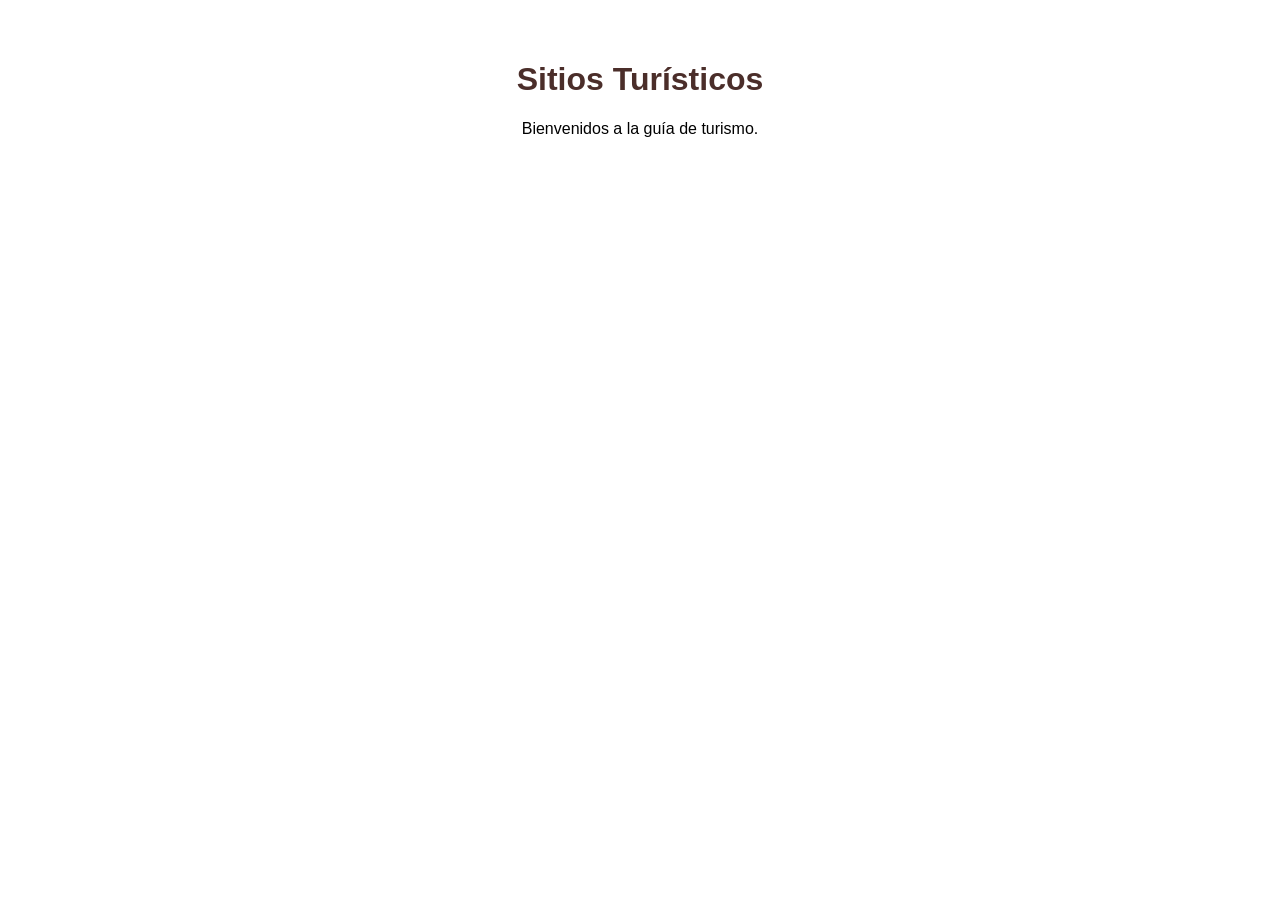
==== viajacolombia/index.html @ c522fd35 "sitio café origen completado con diseño responsivo escritorio, tablet y teléfono" ====
<!DOCTYPE html>
<html lang="es">
<head>
  <meta charset="UTF-8">
  <meta name="viewport" content="width=device-width, initial-scale=1.0">
  <title>Sitios turísticos</title>
  <link rel="stylesheet" href="css/styles.css">

</head>
<body style="font-family:sans-serif; text-align:center; padding:2rem;">
  <h1 style="color:#4b2e2a">Sitios Turísticos</h1>
  <p>Bienvenidos a la guía de turismo.</p>
</body>

</html>
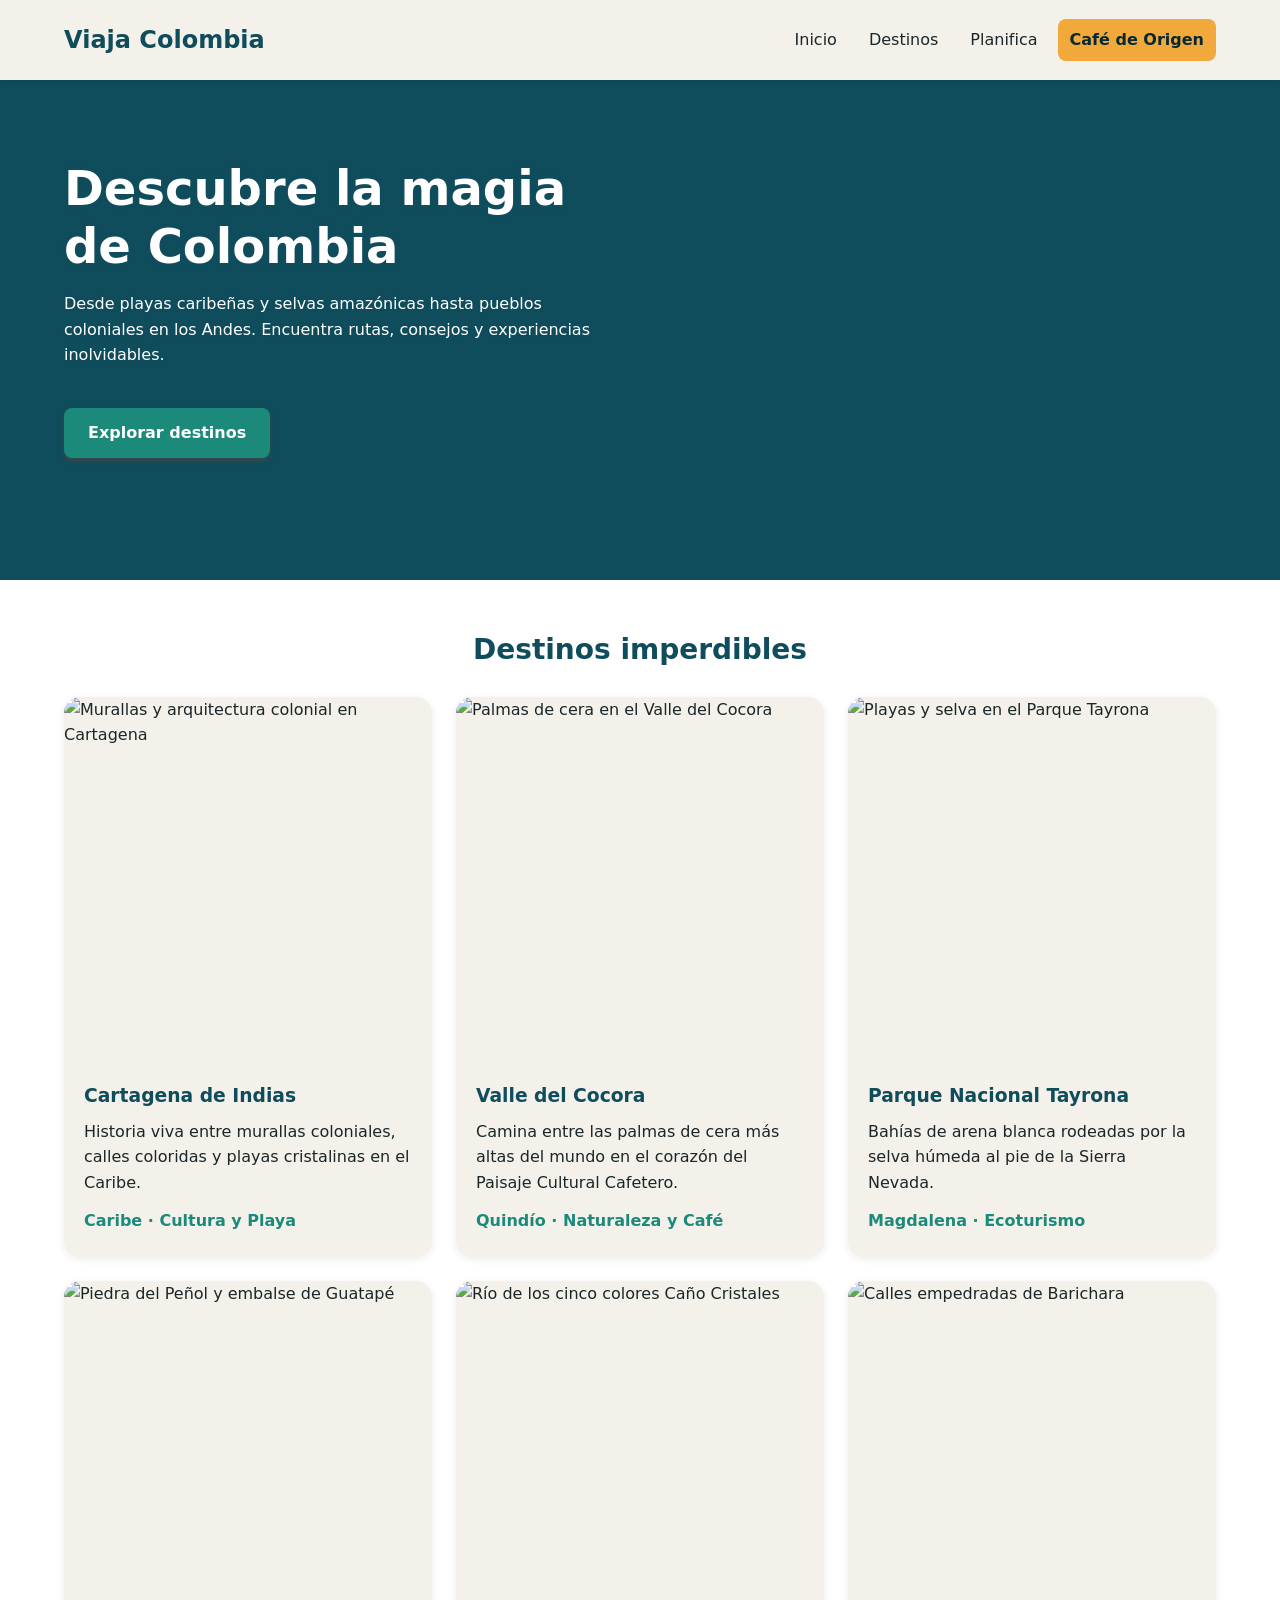
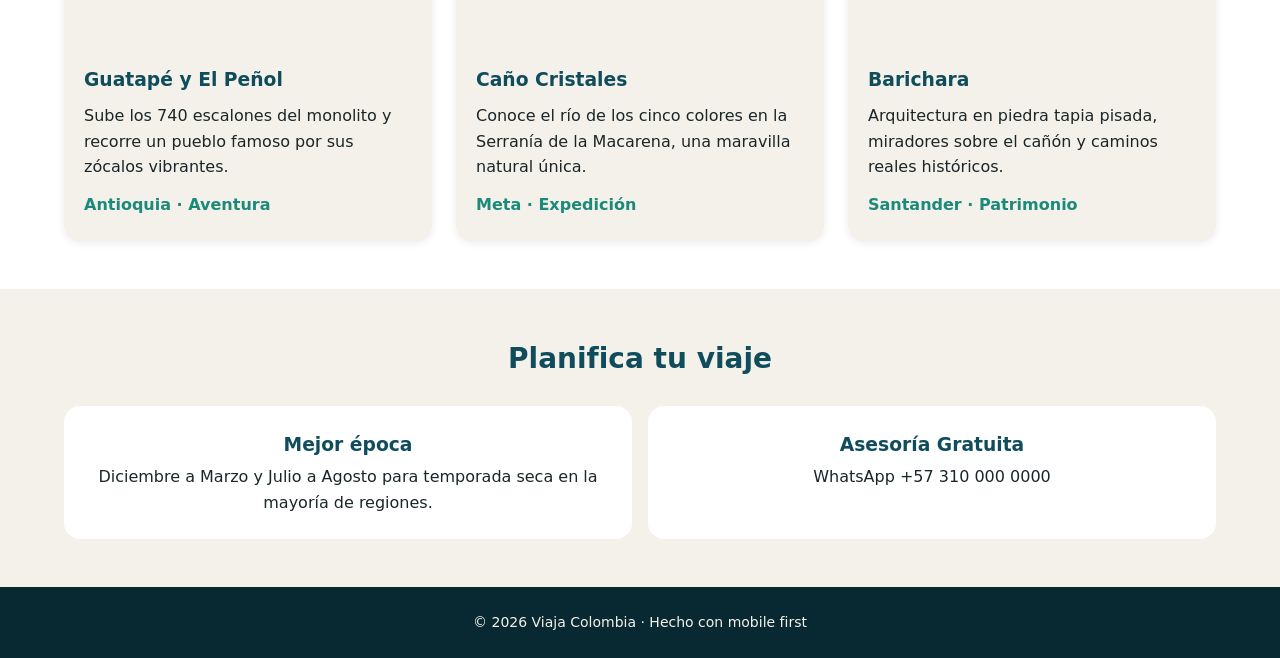
==== commit 6a3a6d53: "diseño base viajacolombia" ====
--- a/viajacolombia/index.html
+++ b/viajacolombia/index.html
@@ -3,13 +3,128 @@
 <head>
   <meta charset="UTF-8">
   <meta name="viewport" content="width=device-width, initial-scale=1.0">
-  <title>Sitios turísticos</title>
+  <title>Viaja Colombia · Guía de Turismo</title>
   <link rel="stylesheet" href="css/styles.css">
+  <script src="scripts/main.js" defer></script>
+</head>
+<body>
 
-</head>
-<body style="font-family:sans-serif; text-align:center; padding:2rem;">
-  <h1 style="color:#4b2e2a">Sitios Turísticos</h1>
-  <p>Bienvenidos a la guía de turismo.</p>
+  <header>
+    <div class="contenedor header__contenido">
+      <a href="#inicio" class="logo">Viaja Colombia</a>
+
+      <button class="menu-toggle" aria-label="Abrir menú" aria-expanded="false" aria-controls="nav-principal">
+        <span class="linea"></span>
+        <span class="linea"></span>
+        <span class="linea"></span>
+      </button>
+
+      <div class="nav-overlay" aria-hidden="true"></div>
+
+      <nav id="nav-principal">
+        <ul class="nav__lista">
+          <li><a href="#inicio">Inicio</a></li>
+          <li><a href="#destinos">Destinos</a></li>
+          <li><a href="#contacto">Planifica</a></li>
+          <li><a href="../index.html" class="nav__destacado">Café de Origen</a></li>
+        </ul>
+      </nav>
+    </div>
+  </header>
+
+  <main>
+    <section class="hero" id="inicio">
+      <div class="contenedor hero__contenido">
+        <div class="hero__texto">
+          <h1>Descubre la magia de Colombia</h1>
+          <p>Desde playas caribeñas y selvas amazónicas hasta pueblos coloniales en los Andes. Encuentra rutas, consejos y experiencias inolvidables.</p>
+          <a href="#destinos" class="boton">Explorar destinos</a>
+        </div>
+      </div>
+    </section>
+    
+    <section class="destinos" id="destinos">
+      <div class="contenedor">
+        <h2>Destinos imperdibles</h2>
+        <div class="tarjetas">
+          <article class="tarjeta">
+            <img src="https://placehold.co/600x600/0f4c5c/f4f8f9.png?text=Cartagena" alt="Murallas y arquitectura colonial en Cartagena">
+            <div class="tarjeta__cuerpo">
+              <h3>Cartagena de Indias</h3>
+              <p>Historia viva entre murallas coloniales, calles coloridas y playas cristalinas en el Caribe.</p>
+              <span class="etiqueta">Caribe · Cultura y Playa</span>
+            </div>
+          </article>
+
+          <article class="tarjeta">
+            <img src="https://placehold.co/600x600/1b6ca8/f4f8f9.png?text=Valle+del+Cocora" alt="Palmas de cera en el Valle del Cocora">
+            <div class="tarjeta__cuerpo">
+              <h3>Valle del Cocora</h3>
+              <p>Camina entre las palmas de cera más altas del mundo en el corazón del Paisaje Cultural Cafetero.</p>
+              <span class="etiqueta">Quindío · Naturaleza y Café</span>
+            </div>
+          </article>
+
+          <article class="tarjeta">
+            <img src="https://placehold.co/600x600/0f4c5c/f4f8f9.png?text=Parque+Tayrona" alt="Playas y selva en el Parque Tayrona">
+            <div class="tarjeta__cuerpo">
+              <h3>Parque Nacional Tayrona</h3>
+              <p>Bahías de arena blanca rodeadas por la selva húmeda al pie de la Sierra Nevada.</p>
+              <span class="etiqueta">Magdalena · Ecoturismo</span>
+            </div>
+          </article>
+
+          <article class="tarjeta">
+            <img src="https://placehold.co/600x600/1b6ca8/f4f8f9.png?text=Guatape" alt="Piedra del Peñol y embalse de Guatapé">
+            <div class="tarjeta__cuerpo">
+              <h3>Guatapé y El Peñol</h3>
+              <p>Sube los 740 escalones del monolito y recorre un pueblo famoso por sus zócalos vibrantes.</p>
+              <span class="etiqueta">Antioquia · Aventura</span>
+            </div>
+          </article>
+
+          <article class="tarjeta">
+            <img src="https://placehold.co/600x600/0f4c5c/f4f8f9.png?text=Cano+Cristales" alt="Río de los cinco colores Caño Cristales">
+            <div class="tarjeta__cuerpo">
+              <h3>Caño Cristales</h3>
+              <p>Conoce el río de los cinco colores en la Serranía de la Macarena, una maravilla natural única.</p>
+              <span class="etiqueta">Meta · Expedición</span>
+            </div>
+          </article>
+
+          <article class="tarjeta">
+            <img src="https://placehold.co/600x600/1b6ca8/f4f8f9.png?text=Barichara" alt="Calles empedradas de Barichara">
+            <div class="tarjeta__cuerpo">
+              <h3>Barichara</h3>
+              <p>Arquitectura en piedra tapia pisada, miradores sobre el cañón y caminos reales históricos.</p>
+              <span class="etiqueta">Santander · Patrimonio</span>
+            </div>
+          </article>
+        </div>
+      </div>
+    </section>
+
+    <section class="contacto" id="contacto">
+      <div class="contenedor">
+        <h2>Planifica tu viaje</h2>
+        <div class="contacto__grid">
+          <div class="contacto__bloque">
+            <h3>Mejor época</h3>
+            <p>Diciembre a Marzo y Julio a Agosto para temporada seca en la mayoría de regiones.</p>
+          </div>
+          <div class="contacto__bloque">
+            <h3>Asesoría Gratuita</h3>
+            <p>WhatsApp +57 310 000 0000</p>
+          </div>
+        </div>
+      </div>
+    </section>
+  </main>
+
+  <footer class="footer">
+    <p>© 2026 Viaja Colombia · Hecho con mobile first</p>
+  </footer>
+
+  <script src="js/main.js"></script>
 </body>
-
 </html>
--- a/viajacolombia/css/styles.css
+++ b/viajacolombia/css/styles.css
@@ -0,0 +1,397 @@
+:root {
+  --color-primary: #0f4c5c;
+  --color-secondary: #082932;
+  --color-background: #f4f1ea;
+  --color-accent: #1b8a7a;
+  --color-highlight: #f2a93b;
+  --color-white: #ffffff;
+  --color-text: #1a2629;
+  --color-shadow: #3b474a;
+  --color-outlines: #ffffff;
+}
+
+* {
+  box-sizing: border-box;
+  margin: 0;
+  padding: 0;
+}
+
+html {
+  font-size: 100%;
+  scroll-behavior: smooth;
+  scroll-padding-top: 5rem;
+}
+
+body {
+  font-family: system-ui, "Segoe UI", Roboto, Arial, sans-serif;
+  font-size: 1rem;
+  line-height: 1.6;
+  color: var(--color-text);
+  background-color: var(--color-background);
+}
+
+a {
+  color: inherit;
+  text-decoration: none;
+}
+
+ul {
+  list-style: none;
+}
+
+h2 {
+  font-size: 1.75rem;
+  color: var(--color-primary);
+  text-align: center;
+  margin-bottom: 1.5rem;
+}
+
+header {
+  position: fixed;
+  top: 0;
+  left: 0;
+  width: 100%;
+  height: 5rem;
+  background-color: var(--color-background);
+  display: flex;
+  align-items: center;
+  z-index: 1000;
+  box-shadow: 0 2px 6px rgba(0, 0, 0, 0.08);
+}
+
+main {
+  padding-top: 5rem;
+}
+
+.contenedor {
+  width: 100%;
+  max-width: 1200px;
+  margin: 0 auto;
+  padding: 0 1.5rem;
+}
+
+.header__contenido {
+  display: flex;
+  flex-direction: row;
+  align-items: center;
+  justify-content: space-between;
+}
+
+.logo {
+  font-size: 1.5rem;
+  font-weight: 700;
+  color: var(--color-primary);
+  white-space: nowrap;
+  z-index: 1002;
+}
+
+.menu-toggle {
+  display: flex;
+  flex-direction: column;
+  justify-content: space-between;
+  width: 2rem;
+  height: 1.35rem;
+  background: transparent;
+  border: none;
+  cursor: pointer;
+  padding: 0;
+  z-index: 1002;
+}
+
+.menu-toggle .linea {
+  width: 100%;
+  height: 3px;
+  background-color: var(--color-primary);
+  border-radius: 3px;
+  transition: transform 0.3s ease, opacity 0.3s ease;
+  transform-origin: center;
+}
+
+.menu-toggle.activo .linea:nth-child(1) {
+  transform: translateY(9px) rotate(45deg);
+}
+
+.menu-toggle.activo .linea:nth-child(2) {
+  opacity: 0;
+}
+
+.menu-toggle.activo .linea:nth-child(3) {
+  transform: translateY(-9.5px) rotate(-45deg);
+}
+
+.nav-overlay {
+  position: fixed;
+  inset: 0;
+  background-color: rgba(8, 41, 50, 0.65);
+  backdrop-filter: blur(3px);
+  opacity: 0;
+  visibility: hidden;
+  transition: opacity 0.35s ease, visibility 0.35s ease;
+  z-index: 1000;
+}
+
+.nav-overlay.activo {
+  opacity: 1;
+  visibility: visible;
+}
+
+nav {
+  position: fixed;
+  top: 0;
+  right: 0;
+  width: min(75%, 300px);
+  height: 100dvh;
+  background-color: var(--color-background);
+  padding: 6rem 2rem 2rem;
+  box-shadow: -4px 0 20px rgba(0, 0, 0, 0.2);
+  transform: translateX(100%);
+  transition: transform 0.35s cubic-bezier(0.22, 1, 0.36, 1);
+  z-index: 1001;
+}
+
+nav.abierto {
+  transform: translateX(0);
+}
+
+.nav__lista {
+  display: flex;
+  flex-direction: column;
+  align-items: flex-start;
+  gap: 1.25rem;
+}
+
+.nav__lista a {
+  display: block;
+  width: 100%;
+  font-size: 1.15rem;
+  font-weight: 600;
+  padding: 0.65rem 1rem;
+  border-radius: 0.5rem;
+  transition: background-color 0.2s ease, transform 0.2s ease;
+}
+
+.nav__lista a:hover {
+  background-color: rgba(15, 76, 92, 0.1);
+}
+
+.nav__destacado {
+  background-color: var(--color-highlight);
+  color: var(--color-secondary);
+  font-weight: 700;
+  text-align: center;
+}
+
+nav .nav__lista li {
+  width: 100%;
+  opacity: 0;
+  transform: translateX(15px);
+  transition: opacity 0.3s ease, transform 0.3s ease;
+}
+
+nav.abierto .nav__lista li {
+  opacity: 1;
+  transform: translateX(0);
+}
+
+nav.abierto .nav__lista li:nth-child(1) { transition-delay: 0.1s; }
+nav.abierto .nav__lista li:nth-child(2) { transition-delay: 0.16s; }
+nav.abierto .nav__lista li:nth-child(3) { transition-delay: 0.22s; }
+nav.abierto .nav__lista li:nth-child(4) { transition-delay: 0.28s; }
+
+/* Hero Section */
+.hero {
+  padding: 3rem 0;
+  background-image: url("../src/img/colombia-hero.jpg");
+  background-color: var(--color-primary);
+  background-size: cover;
+  background-position: center;
+  background-repeat: no-repeat;
+  min-height: 500px;
+}
+
+.hero__contenido {
+  display: grid;
+  gap: 2.5rem;
+}
+
+.hero h1 {
+  font-size: 3rem;
+  line-height: 1.2;
+  color: var(--color-outlines);
+  margin-bottom: 1rem;
+  font-weight: bold;
+  -webkit-text-stroke: 7px var(--color-primary);
+  paint-order: stroke fill;
+}
+
+.hero p {
+  color: var(--color-outlines);
+  margin-bottom: 2.5rem;
+  -webkit-text-stroke: 3px var(--color-primary);
+  paint-order: stroke fill;
+}
+
+.boton {
+  display: inline-block;
+  background-color: var(--color-accent);
+  box-shadow: 0 3px 5px var(--color-shadow);
+  color: var(--color-white);
+  padding: 0.75rem 1.5rem;
+  border-radius: 0.5rem;
+  font-weight: 700;
+  transition: background-color 0.2s ease;
+}
+
+.boton:hover {
+  background-color: var(--color-primary);
+}
+
+/* Destinos Grid & Cards */
+.destinos {
+  background-color: var(--color-white);
+  padding: 3rem 0;
+}
+
+.tarjetas {
+  display: grid;
+  grid-template-columns: 1fr;
+  gap: 1.5rem;
+}
+
+.tarjeta {
+  background-color: var(--color-background);
+  border-radius: 1rem;
+  overflow: hidden;
+  box-shadow: 0 2px 8px rgba(0, 0, 0, 0.08);
+}
+
+.tarjeta img {
+  display: block;
+  width: 100%;
+  aspect-ratio: 1 / 1;
+  object-fit: cover;
+  object-position: center;
+}
+
+.tarjeta__cuerpo {
+  padding: 1rem 1.25rem 1.5rem;
+}
+
+.tarjeta h3 {
+  color: var(--color-primary);
+  margin-bottom: 0.5rem;
+}
+
+.etiqueta {
+  display: block;
+  margin-top: 0.75rem;
+  font-weight: 700;
+  color: var(--color-accent);
+}
+
+/* Planifica / Contacto Section */
+.contacto {
+  padding: 3rem 0;
+}
+
+.contacto__grid {
+  display: flex;
+  flex-direction: column;
+  gap: 1rem;
+}
+
+.contacto__bloque {
+  background-color: var(--color-white);
+  padding: 1.5rem;
+  border-radius: 1rem;
+  text-align: center;
+}
+
+.contacto__bloque h3 {
+  color: var(--color-primary);
+  margin-bottom: 0.25rem;
+}
+
+.footer {
+  background-color: var(--color-secondary);
+  color: var(--color-background);
+  text-align: center;
+  padding: 1.5rem 0;
+  font-size: 0.875rem;
+}
+
+@media (min-width: 768px) {
+  .menu-toggle,
+  .nav-overlay {
+    display: none;
+  }
+
+  nav {
+    position: static;
+    width: auto;
+    height: auto;
+    background-color: transparent;
+    padding: 0;
+    box-shadow: none;
+    transform: none;
+    transition: none;
+  }
+
+  .nav__lista {
+    flex-direction: row;
+    align-items: center;
+    gap: 0.5rem;
+  }
+
+  nav .nav__lista li {
+    width: auto;
+    opacity: 1;
+    transform: none;
+    transition: none;
+  }
+
+  .nav__lista a {
+    font-size: 1rem;
+    font-weight: 400;
+    padding: 0.5rem 0.75rem;
+  }
+
+  .nav__lista a.nav__destacado {
+    font-weight: 700;
+  }
+
+  .hero h1 {
+    font-size: 2.5rem;
+  }
+
+  .tarjetas {
+    grid-template-columns: repeat(2, 1fr);
+  }
+
+  .contacto__grid {
+    flex-direction: row;
+  }
+
+  .contacto__bloque {
+    flex: 1;
+  }
+}
+
+@media (min-width: 1024px) {
+  .hero {
+    padding: 5rem 0;
+  }
+
+  .hero__contenido {
+    grid-template-columns: 1fr 1fr;
+    align-items: center;
+  }
+
+  .hero h1 {
+    font-size: 3rem;
+  }
+
+  .tarjetas {
+    grid-template-columns: repeat(3, 1fr);
+  }
+}
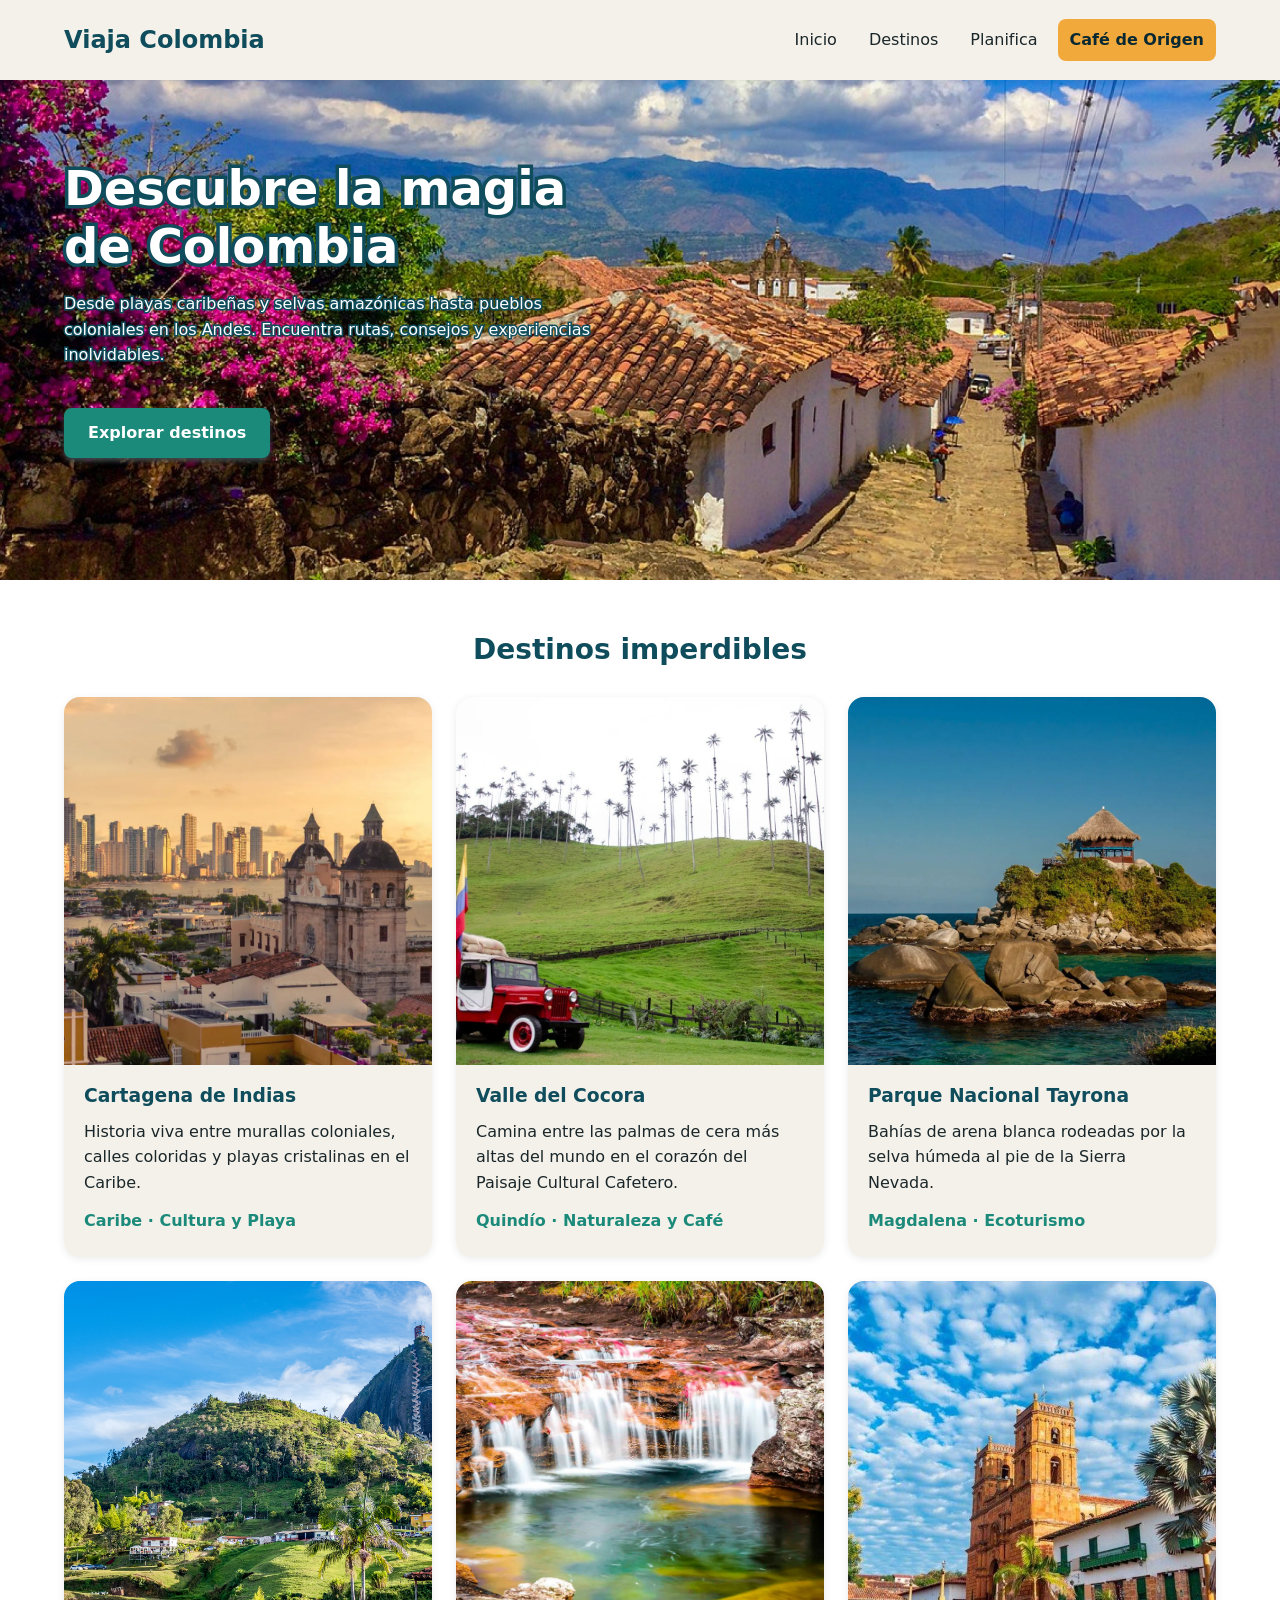
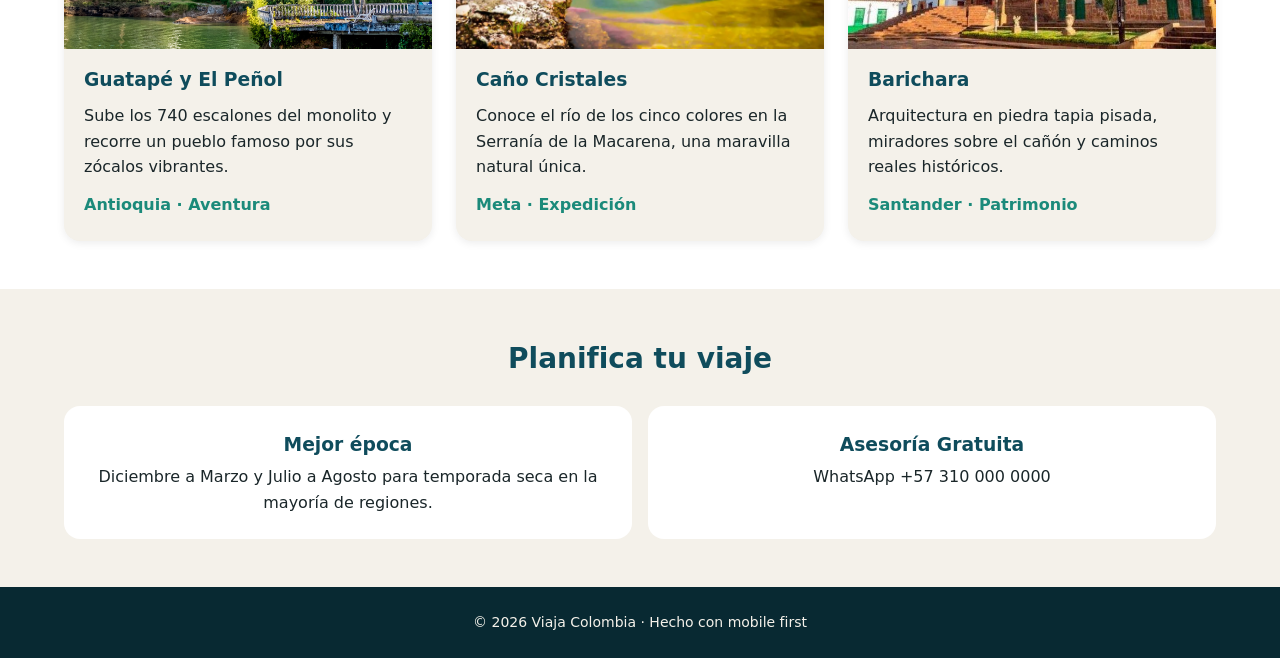
==== commit 94c81a4b: "estilos e imagenes viajacolombia" ====
--- a/viajacolombia/index.html
+++ b/viajacolombia/index.html
@@ -48,7 +48,7 @@
         <h2>Destinos imperdibles</h2>
         <div class="tarjetas">
           <article class="tarjeta">
-            <img src="https://placehold.co/600x600/0f4c5c/f4f8f9.png?text=Cartagena" alt="Murallas y arquitectura colonial en Cartagena">
+            <img src="src/img/cartagena.jpg" alt="Murallas y arquitectura colonial en Cartagena">
             <div class="tarjeta__cuerpo">
               <h3>Cartagena de Indias</h3>
               <p>Historia viva entre murallas coloniales, calles coloridas y playas cristalinas en el Caribe.</p>
@@ -57,7 +57,7 @@
           </article>
 
           <article class="tarjeta">
-            <img src="https://placehold.co/600x600/1b6ca8/f4f8f9.png?text=Valle+del+Cocora" alt="Palmas de cera en el Valle del Cocora">
+            <img src="src/img/cocora.jpg" alt="Palmas de cera en el Valle del Cocora">
             <div class="tarjeta__cuerpo">
               <h3>Valle del Cocora</h3>
               <p>Camina entre las palmas de cera más altas del mundo en el corazón del Paisaje Cultural Cafetero.</p>
@@ -66,7 +66,7 @@
           </article>
 
           <article class="tarjeta">
-            <img src="https://placehold.co/600x600/0f4c5c/f4f8f9.png?text=Parque+Tayrona" alt="Playas y selva en el Parque Tayrona">
+            <img src="src/img/parque-tayrona.jpg" alt="Playas y selva en el Parque Tayrona">
             <div class="tarjeta__cuerpo">
               <h3>Parque Nacional Tayrona</h3>
               <p>Bahías de arena blanca rodeadas por la selva húmeda al pie de la Sierra Nevada.</p>
@@ -75,7 +75,7 @@
           </article>
 
           <article class="tarjeta">
-            <img src="https://placehold.co/600x600/1b6ca8/f4f8f9.png?text=Guatape" alt="Piedra del Peñol y embalse de Guatapé">
+            <img src="src/img/guatape-peñol.jpg" alt="Piedra del Peñol y embalse de Guatapé">
             <div class="tarjeta__cuerpo">
               <h3>Guatapé y El Peñol</h3>
               <p>Sube los 740 escalones del monolito y recorre un pueblo famoso por sus zócalos vibrantes.</p>
@@ -84,7 +84,7 @@
           </article>
 
           <article class="tarjeta">
-            <img src="https://placehold.co/600x600/0f4c5c/f4f8f9.png?text=Cano+Cristales" alt="Río de los cinco colores Caño Cristales">
+            <img src="src/img/caño-cristales.jpg" alt="Río de los cinco colores Caño Cristales">
             <div class="tarjeta__cuerpo">
               <h3>Caño Cristales</h3>
               <p>Conoce el río de los cinco colores en la Serranía de la Macarena, una maravilla natural única.</p>
@@ -93,7 +93,7 @@
           </article>
 
           <article class="tarjeta">
-            <img src="https://placehold.co/600x600/1b6ca8/f4f8f9.png?text=Barichara" alt="Calles empedradas de Barichara">
+            <img src="src/img/barichara.jpg" alt="Calles empedradas de Barichara">
             <div class="tarjeta__cuerpo">
               <h3>Barichara</h3>
               <p>Arquitectura en piedra tapia pisada, miradores sobre el cañón y caminos reales históricos.</p>
--- a/viajacolombia/css/styles.css
+++ b/viajacolombia/css/styles.css
@@ -198,10 +198,9 @@
 nav.abierto .nav__lista li:nth-child(3) { transition-delay: 0.22s; }
 nav.abierto .nav__lista li:nth-child(4) { transition-delay: 0.28s; }
 
-/* Hero Section */
 .hero {
   padding: 3rem 0;
-  background-image: url("../src/img/colombia-hero.jpg");
+  background-image: url("../src/img/hero.jpg");
   background-color: var(--color-primary);
   background-size: cover;
   background-position: center;
